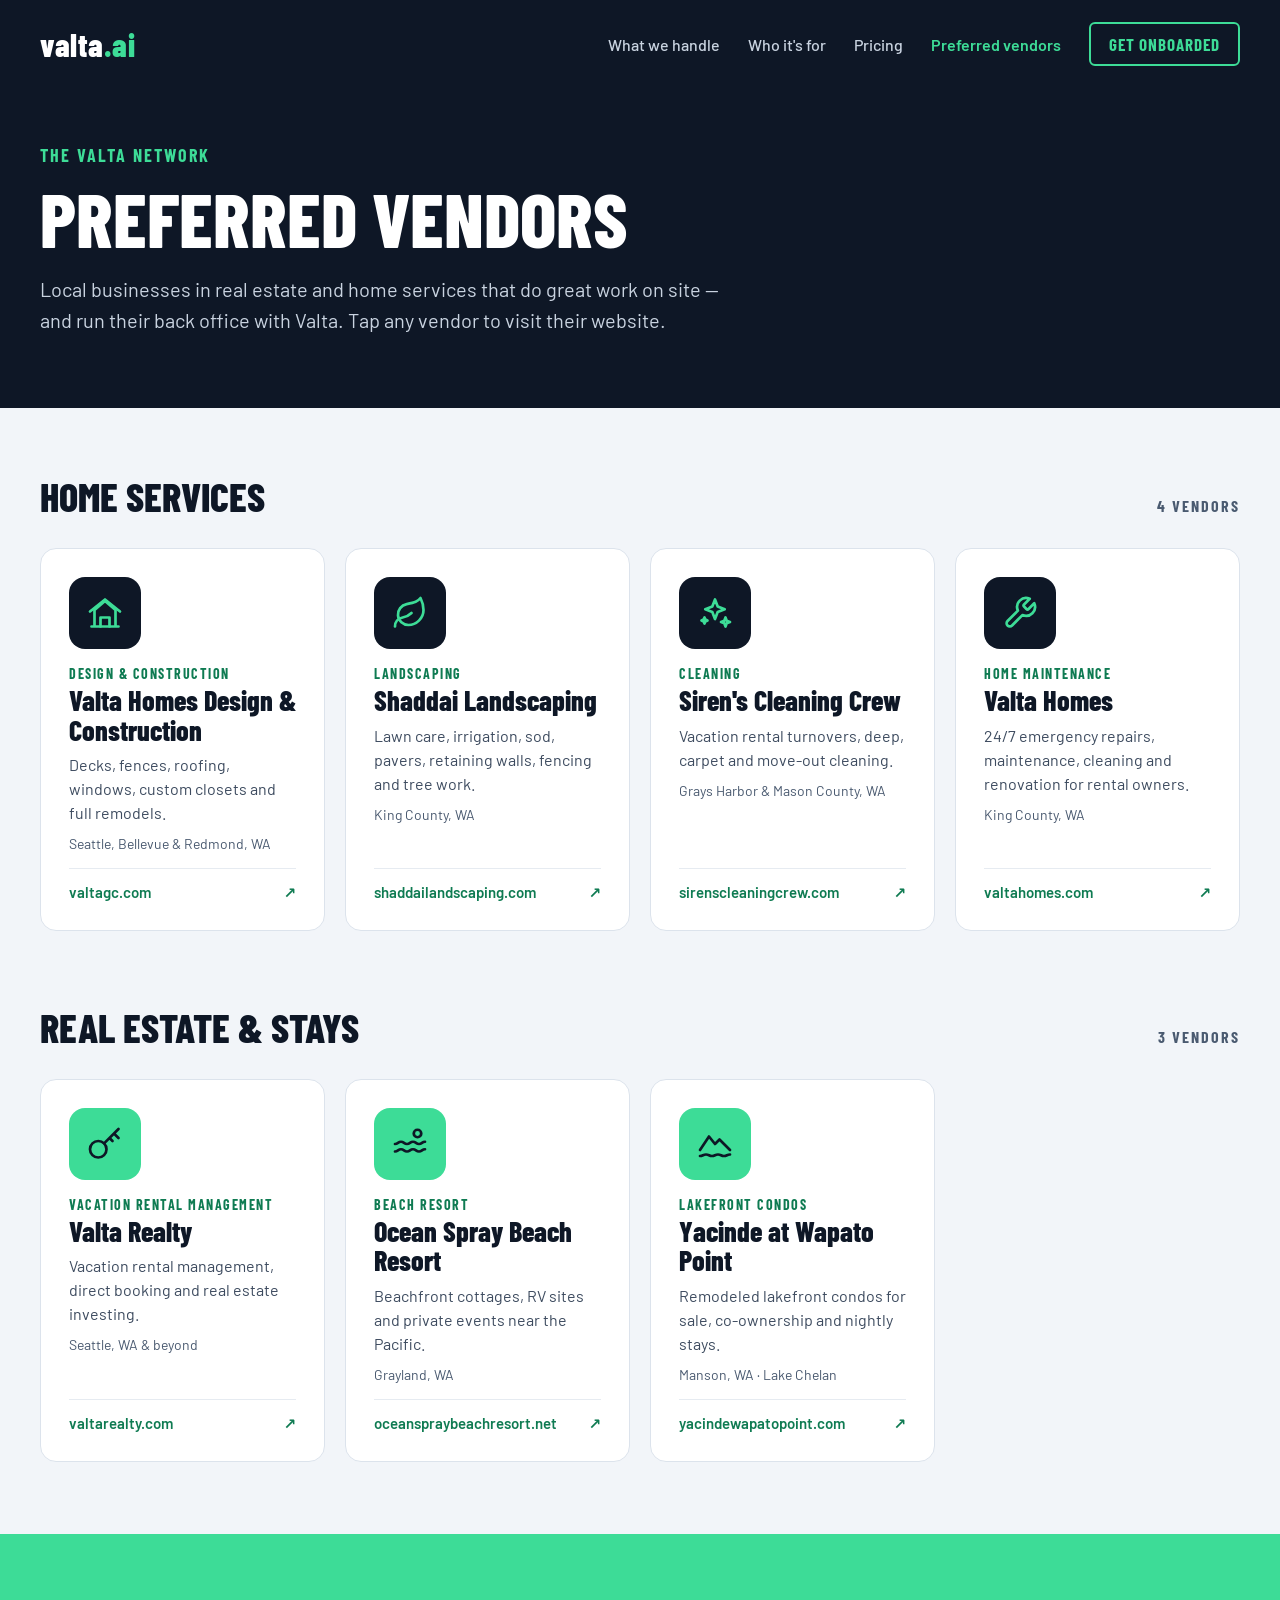
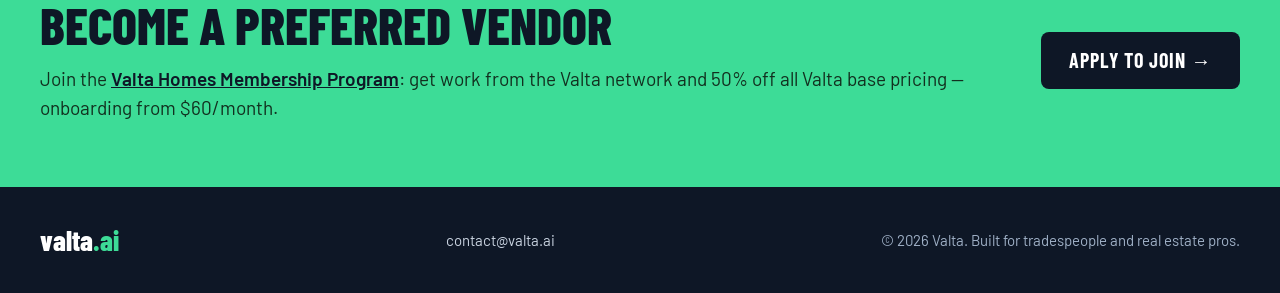
==== preferred-vendors.html @ 17d3f31d "valta.ai: static 2-page site from Jing's design, Brevo form hook, redirects" ====
<!DOCTYPE html><html lang="en"><head>
<meta name="viewport" content="width=device-width, initial-scale=1">
<meta name="description" content="Businesses that run on Valta: home services, real estate and stays in Washington.">
<link rel="canonical" href="https://valta.ai/preferred-vendors">
<meta property="og:type" content="website">
<meta property="og:site_name" content="valta.ai">
<meta property="og:title" content="valta.ai: Preferred vendors">
<meta property="og:description" content="Businesses that run on Valta: home services, real estate and stays in Washington.">
<meta property="og:url" content="https://valta.ai/preferred-vendors">
<link rel="icon" href="/favicon.svg" type="image/svg+xml">
<script>(function(w,d,s,l,i){w[l]=w[l]||[];w[l].push({'gtm.start':new Date().getTime(),event:'gtm.js'});var f=d.getElementsByTagName(s)[0],j=d.createElement(s),dl=l!='dataLayer'?'&l='+l:'';j.async=true;j.src='https://www.googletagmanager.com/gtm.js?id='+i+dl;f.parentNode.insertBefore(j,f);})(window,document,'script','dataLayer','GTM-PLZ36C9Q');</script>
<style>.sc-placeholder{background:color-mix(in srgb,currentColor 8%,transparent);border:1px solid color-mix(in srgb,currentColor 50%,transparent);border-radius:2px;box-sizing:border-box;overflow:hidden}@keyframes sc-shine{0%{background-position:100% 50%}100%{background-position:0% 50%}}html.sc-dc-streaming .sc-placeholder,html.sc-dc-streaming .sc-interp.sc-missing{position:relative;background:color-mix(in srgb,currentColor 5%,transparent);border-color:transparent}html.sc-dc-streaming .sc-placeholder::before,html.sc-dc-streaming .sc-interp.sc-missing::before{content:'';position:absolute;inset:0;pointer-events:none;background:linear-gradient(90deg,rgba(217,119,87,0) 25%,rgba(247,225,211,.95) 37%,rgba(217,119,87,0) 63%);background-size:400% 100%;animation:sc-shine 1.4s ease infinite}html.sc-dc-streaming .sc-placeholder:nth-child(n+9 of .sc-placeholder)::before,html.sc-dc-streaming .sc-interp.sc-missing:nth-child(n+9 of .sc-interp.sc-missing)::before{animation:none;background:color-mix(in srgb,currentColor 8%,transparent)}.sc-placeholder-error{padding:4px 8px;font:11px/1.4 ui-monospace,monospace;color:color-mix(in srgb,currentColor 70%,transparent);word-break:break-word}.sc-interp.sc-missing{display:inline-block;width:2em;height:1em;overflow:hidden;vertical-align:text-bottom;background:rgba(255,255,255,.3);border:1px solid rgba(0,0,0,.5);border-radius:2px;box-sizing:border-box;color:transparent;user-select:none}.sc-interp.sc-unresolved{font-family:ui-monospace,monospace;font-size:.85em;color:color-mix(in srgb,currentColor 50%,transparent);background:color-mix(in srgb,currentColor 10%,transparent);border-radius:3px;padding:0 3px}.sc-host.sc-has-error{position:relative}.sc-logic-error{position:absolute;top:8px;left:8px;z-index:2147483647;max-width:60ch;padding:6px 10px;background:#b00020;color:#fff;font:12px/1.4 ui-monospace,monospace;border-radius:4px;white-space:pre-wrap;pointer-events:none}@media print{@page{margin: 0.5cm;}figure,table{break-inside: avoid;}#dc-root,#dc-root > .sc-host{height: auto;}*,*::before,*::after{print-color-adjust: exact;-webkit-print-color-adjust: exact;backdrop-filter: none !important;-webkit-backdrop-filter: none !important;animation-delay: -99s !important;animation-duration: .001s !important;animation-iteration-count: 1 !important;animation-fill-mode: both !important;animation-play-state: running !important;transition-duration: 0s !important;}}</style>
<meta charset="utf-8">
<title>valta.ai: Preferred vendors</title>

<style>x-dc{display:none!important}</style><link rel="preconnect" href="https://fonts.googleapis.com"><style>/* vietnamese */
@font-face {
  font-family: 'Barlow';
  font-style: normal;
  font-weight: 400;
  font-display: swap;
  src: url(https://fonts.gstatic.com/s/barlow/v13/7cHpv4kjgoGqM7E_A8s52Hs.woff2) format('woff2');
  unicode-range: U+0102-0103, U+0110-0111, U+0128-0129, U+0168-0169, U+01A0-01A1, U+01AF-01B0, U+0300-0301, U+0303-0304, U+0308-0309, U+0323, U+0329, U+1EA0-1EF9, U+20AB;
}
/* latin-ext */
@font-face {
  font-family: 'Barlow';
  font-style: normal;
  font-weight: 400;
  font-display: swap;
  src: url(https://fonts.gstatic.com/s/barlow/v13/7cHpv4kjgoGqM7E_Ass52Hs.woff2) format('woff2');
  unicode-range: U+0100-02BA, U+02BD-02C5, U+02C7-02CC, U+02CE-02D7, U+02DD-02FF, U+0304, U+0308, U+0329, U+1D00-1DBF, U+1E00-1E9F, U+1EF2-1EFF, U+2020, U+20A0-20AB, U+20AD-20C4, U+2113, U+2C60-2C7F, U+A720-A7FF;
}
/* latin */
@font-face {
  font-family: 'Barlow';
  font-style: normal;
  font-weight: 400;
  font-display: swap;
  src: url("[data-uri]") format('woff2');
  unicode-range: U+0000-00FF, U+0131, U+0152-0153, U+02BB-02BC, U+02C6, U+02DA, U+02DC, U+0304, U+0308, U+0329, U+2000-206F, U+20AC, U+2122, U+2191, U+2193, U+2212, U+2215, U+FEFF, U+FFFD;
}
/* vietnamese */
@font-face {
  font-family: 'Barlow';
  font-style: normal;
  font-weight: 500;
  font-display: swap;
  src: url(https://fonts.gstatic.com/s/barlow/v13/7cHqv4kjgoGqM7E3_-gs6FospT4.woff2) format('woff2');
  unicode-range: U+0102-0103, U+0110-0111, U+0128-0129, U+0168-0169, U+01A0-01A1, U+01AF-01B0, U+0300-0301, U+0303-0304, U+0308-0309, U+0323, U+0329, U+1EA0-1EF9, U+20AB;
}
/* latin-ext */
@font-face {
  font-family: 'Barlow';
  font-style: normal;
  font-weight: 500;
  font-display: swap;
  src: url(https://fonts.gstatic.com/s/barlow/v13/7cHqv4kjgoGqM7E3_-gs6VospT4.woff2) format('woff2');
  unicode-range: U+0100-02BA, U+02BD-02C5, U+02C7-02CC, U+02CE-02D7, U+02DD-02FF, U+0304, U+0308, U+0329, U+1D00-1DBF, U+1E00-1E9F, U+1EF2-1EFF, U+2020, U+20A0-20AB, U+20AD-20C4, U+2113, U+2C60-2C7F, U+A720-A7FF;
}
/* latin */
@font-face {
  font-family: 'Barlow';
  font-style: normal;
  font-weight: 500;
  font-display: swap;
  src: url("[data-uri]") format('woff2');
  unicode-range: U+0000-00FF, U+0131, U+0152-0153, U+02BB-02BC, U+02C6, U+02DA, U+02DC, U+0304, U+0308, U+0329, U+2000-206F, U+20AC, U+2122, U+2191, U+2193, U+2212, U+2215, U+FEFF, U+FFFD;
}
/* vietnamese */
@font-face {
  font-family: 'Barlow';
  font-style: normal;
  font-weight: 600;
  font-display: swap;
  src: url(https://fonts.gstatic.com/s/barlow/v13/7cHqv4kjgoGqM7E30-8s6FospT4.woff2) format('woff2');
  unicode-range: U+0102-0103, U+0110-0111, U+0128-0129, U+0168-0169, U+01A0-01A1, U+01AF-01B0, U+0300-0301, U+0303-0304, U+0308-0309, U+0323, U+0329, U+1EA0-1EF9, U+20AB;
}
/* latin-ext */
@font-face {
  font-family: 'Barlow';
  font-style: normal;
  font-weight: 600;
  font-display: swap;
  src: url(https://fonts.gstatic.com/s/barlow/v13/7cHqv4kjgoGqM7E30-8s6VospT4.woff2) format('woff2');
  unicode-range: U+0100-02BA, U+02BD-02C5, U+02C7-02CC, U+02CE-02D7, U+02DD-02FF, U+0304, U+0308, U+0329, U+1D00-1DBF, U+1E00-1E9F, U+1EF2-1EFF, U+2020, U+20A0-20AB, U+20AD-20C4, U+2113, U+2C60-2C7F, U+A720-A7FF;
}
/* latin */
@font-face {
  font-family: 'Barlow';
  font-style: normal;
  font-weight: 600;
  font-display: swap;
  src: url("[data-uri]") format('woff2');
  unicode-range: U+0000-00FF, U+0131, U+0152-0153, U+02BB-02BC, U+02C6, U+02DA, U+02DC, U+0304, U+0308, U+0329, U+2000-206F, U+20AC, U+2122, U+2191, U+2193, U+2212, U+2215, U+FEFF, U+FFFD;
}
/* vietnamese */
@font-face {
  font-family: 'Barlow Condensed';
  font-style: normal;
  font-weight: 600;
  font-display: swap;
  src: url(https://fonts.gstatic.com/s/barlowcondensed/v13/HTxwL3I-JCGChYJ8VI-L6OO_au7B4873z3nWuZEC.woff2) format('woff2');
  unicode-range: U+0102-0103, U+0110-0111, U+0128-0129, U+0168-0169, U+01A0-01A1, U+01AF-01B0, U+0300-0301, U+0303-0304, U+0308-0309, U+0323, U+0329, U+1EA0-1EF9, U+20AB;
}
/* latin-ext */
@font-face {
  font-family: 'Barlow Condensed';
  font-style: normal;
  font-weight: 600;
  font-display: swap;
  src: url(https://fonts.gstatic.com/s/barlowcondensed/v13/HTxwL3I-JCGChYJ8VI-L6OO_au7B4873z3jWuZEC.woff2) format('woff2');
  unicode-range: U+0100-02BA, U+02BD-02C5, U+02C7-02CC, U+02CE-02D7, U+02DD-02FF, U+0304, U+0308, U+0329, U+1D00-1DBF, U+1E00-1E9F, U+1EF2-1EFF, U+2020, U+20A0-20AB, U+20AD-20C4, U+2113, U+2C60-2C7F, U+A720-A7FF;
}
/* latin */
@font-face {
  font-family: 'Barlow Condensed';
  font-style: normal;
  font-weight: 600;
  font-display: swap;
  src: url("[data-uri]") format('woff2');
  unicode-range: U+0000-00FF, U+0131, U+0152-0153, U+02BB-02BC, U+02C6, U+02DA, U+02DC, U+0304, U+0308, U+0329, U+2000-206F, U+20AC, U+2122, U+2191, U+2193, U+2212, U+2215, U+FEFF, U+FFFD;
}
/* vietnamese */
@font-face {
  font-family: 'Barlow Condensed';
  font-style: normal;
  font-weight: 700;
  font-display: swap;
  src: url(https://fonts.gstatic.com/s/barlowcondensed/v13/HTxwL3I-JCGChYJ8VI-L6OO_au7B46r2z3nWuZEC.woff2) format('woff2');
  unicode-range: U+0102-0103, U+0110-0111, U+0128-0129, U+0168-0169, U+01A0-01A1, U+01AF-01B0, U+0300-0301, U+0303-0304, U+0308-0309, U+0323, U+0329, U+1EA0-1EF9, U+20AB;
}
/* latin-ext */
@font-face {
  font-family: 'Barlow Condensed';
  font-style: normal;
  font-weight: 700;
  font-display: swap;
  src: url(https://fonts.gstatic.com/s/barlowcondensed/v13/HTxwL3I-JCGChYJ8VI-L6OO_au7B46r2z3jWuZEC.woff2) format('woff2');
  unicode-range: U+0100-02BA, U+02BD-02C5, U+02C7-02CC, U+02CE-02D7, U+02DD-02FF, U+0304, U+0308, U+0329, U+1D00-1DBF, U+1E00-1E9F, U+1EF2-1EFF, U+2020, U+20A0-20AB, U+20AD-20C4, U+2113, U+2C60-2C7F, U+A720-A7FF;
}
/* latin */
@font-face {
  font-family: 'Barlow Condensed';
  font-style: normal;
  font-weight: 700;
  font-display: swap;
  src: url("[data-uri]") format('woff2');
  unicode-range: U+0000-00FF, U+0131, U+0152-0153, U+02BB-02BC, U+02C6, U+02DA, U+02DC, U+0304, U+0308, U+0329, U+2000-206F, U+20AC, U+2122, U+2191, U+2193, U+2212, U+2215, U+FEFF, U+FFFD;
}
/* vietnamese */
@font-face {
  font-family: 'Barlow Condensed';
  font-style: normal;
  font-weight: 800;
  font-display: swap;
  src: url(https://fonts.gstatic.com/s/barlowcondensed/v13/HTxwL3I-JCGChYJ8VI-L6OO_au7B47b1z3nWuZEC.woff2) format('woff2');
  unicode-range: U+0102-0103, U+0110-0111, U+0128-0129, U+0168-0169, U+01A0-01A1, U+01AF-01B0, U+0300-0301, U+0303-0304, U+0308-0309, U+0323, U+0329, U+1EA0-1EF9, U+20AB;
}
/* latin-ext */
@font-face {
  font-family: 'Barlow Condensed';
  font-style: normal;
  font-weight: 800;
  font-display: swap;
  src: url(https://fonts.gstatic.com/s/barlowcondensed/v13/HTxwL3I-JCGChYJ8VI-L6OO_au7B47b1z3jWuZEC.woff2) format('woff2');
  unicode-range: U+0100-02BA, U+02BD-02C5, U+02C7-02CC, U+02CE-02D7, U+02DD-02FF, U+0304, U+0308, U+0329, U+1D00-1DBF, U+1E00-1E9F, U+1EF2-1EFF, U+2020, U+20A0-20AB, U+20AD-20C4, U+2113, U+2C60-2C7F, U+A720-A7FF;
}
/* latin */
@font-face {
  font-family: 'Barlow Condensed';
  font-style: normal;
  font-weight: 800;
  font-display: swap;
  src: url("[data-uri]") format('woff2');
  unicode-range: U+0000-00FF, U+0131, U+0152-0153, U+02BB-02BC, U+02C6, U+02DA, U+02DC, U+0304, U+0308, U+0329, U+2000-206F, U+20AC, U+2122, U+2191, U+2193, U+2212, U+2215, U+FEFF, U+FFFD;
}
</style><style>
body{margin:0;background:#0E1726}
a{color:#0F7B52}a:hover{color:#0A5C3D}
</style></head>
<body>
<noscript><iframe src="https://www.googletagmanager.com/ns.html?id=GTM-PLZ36C9Q" height="0" width="0" style="display:none;visibility:hidden"></iframe></noscript>
<div id="dc-root"><div class="sc-host" data-sc-name="30a03cad-e923-4e61-a349-ae62cbef4baa"><div style="font-family: Barlow, system-ui, sans-serif; color: rgb(14, 23, 38); background: rgb(242, 245, 249); width: 100%;"><header style="background: rgb(14, 23, 38); color: rgb(255, 255, 255);"><div style="max-width: 1200px; margin: 0px auto; padding: 22px 32px; display: flex; flex-wrap: wrap; align-items: center; justify-content: space-between; gap: 16px;"><a href="/" style="font-family: &quot;Barlow Condensed&quot;, sans-serif; font-weight: 800; font-size: 32px; color: rgb(255, 255, 255); text-decoration: none; letter-spacing: 0.5px;">valta<span style="color: rgb(61, 220, 151);">.ai</span></a><nav aria-label="Main" style="display: flex; flex-wrap: wrap; align-items: center; gap: 28px; font-size: 16px; font-weight: 500;"><a href="/#services" style="color: rgb(201, 211, 224); text-decoration: none;">What we handle</a><a href="/#who" style="color: rgb(201, 211, 224); text-decoration: none;">Who it's for</a><a href="/#pricing" style="color: rgb(201, 211, 224); text-decoration: none;">Pricing</a><a href="/preferred-vendors" aria-current="page" style="color: rgb(61, 220, 151); text-decoration: none; font-weight: 600;">Preferred vendors</a><a href="/#start" style="font-family: &quot;Barlow Condensed&quot;, sans-serif; font-weight: 700; font-size: 17px; letter-spacing: 1px; text-transform: uppercase; color: rgb(61, 220, 151); text-decoration: none; border: 2px solid rgb(61, 220, 151); border-radius: 6px; padding: 10px 18px;">Get onboarded</a></nav></div></header><section style="background: rgb(14, 23, 38); color: rgb(255, 255, 255);"><div style="max-width: 1200px; margin: 0px auto; padding: 56px 32px 72px;"><p style="margin: 0px 0px 16px; font-family: &quot;Barlow Condensed&quot;, sans-serif; font-weight: 700; font-size: 18px; letter-spacing: 2px; text-transform: uppercase; color: rgb(61, 220, 151);">The Valta network</p><h1 style="margin: 0px; font-family: &quot;Barlow Condensed&quot;, sans-serif; font-weight: 800; font-size: 76px; line-height: 0.95; text-transform: uppercase;">Preferred vendors</h1><p style="margin: 20px 0px 0px; font-size: 20px; line-height: 1.55; color: rgb(201, 211, 224); max-width: 680px;">Local businesses in real estate and home services that do great work on site — and run their back office with Valta. Tap any vendor to visit their website.</p></div></section><section><div style="max-width: 1200px; margin: 0px auto; padding: 64px 32px 24px;"><div style="display: flex; flex-wrap: wrap; align-items: baseline; justify-content: space-between; gap: 12px;"><h2 style="margin: 0px; font-family: &quot;Barlow Condensed&quot;, sans-serif; font-weight: 800; font-size: 40px; text-transform: uppercase;">Home services</h2><span style="font-family: &quot;Barlow Condensed&quot;, sans-serif; font-weight: 700; font-size: 16px; letter-spacing: 2px; text-transform: uppercase; color: rgb(74, 90, 112);">4 vendors</span></div><div style="margin-top: 28px; display: grid; grid-template-columns: repeat(auto-fill, minmax(260px, 1fr)); gap: 20px;"><a href="https://valtagc.com" target="_blank" rel="noopener" style="display: flex; flex-direction: column; gap: 16px; background: rgb(255, 255, 255); border: 1px solid rgb(220, 227, 236); border-radius: 16px; padding: 28px; text-decoration: none; color: rgb(14, 23, 38);"><div style="width: 72px; height: 72px; border-radius: 16px; background: rgb(14, 23, 38); color: rgb(61, 220, 151); display: flex; align-items: center; justify-content: center;"><svg width="36" height="36" viewBox="0 0 24 24" fill="none" stroke="currentColor" stroke-width="1.8" stroke-linecap="round" stroke-linejoin="round" aria-hidden="true"><path d="M3 21h18M5 21V10l7-6 7 6v11"></path><path d="M9 21v-6h6v6M2 11l10-8 10 8"></path></svg></div><div style="flex-grow: 1;"><p style="margin: 0px; font-family: &quot;Barlow Condensed&quot;, sans-serif; font-weight: 700; font-size: 14px; letter-spacing: 1.5px; text-transform: uppercase; color: rgb(15, 123, 82);">Design &amp; construction</p><h3 style="margin: 4px 0px 8px; font-family: &quot;Barlow Condensed&quot;, sans-serif; font-weight: 800; font-size: 28px; line-height: 1.05;">Valta Homes Design &amp; Construction</h3><p style="margin: 0px; font-size: 16px; line-height: 1.5; color: rgb(61, 75, 95);">Decks, fences, roofing, windows, custom closets and full remodels.</p><p style="margin: 10px 0px 0px; font-size: 14px; color: rgb(74, 90, 112);">Seattle, Bellevue &amp; Redmond, WA</p></div><span style="display: flex; align-items: center; justify-content: space-between; border-top: 1px solid rgb(230, 235, 241); padding-top: 14px; font-size: 15px; font-weight: 600; color: rgb(15, 123, 82);">valtagc.com <span aria-hidden="true">↗</span></span></a><a href="https://shaddailandscaping.com/" target="_blank" rel="noopener" style="display: flex; flex-direction: column; gap: 16px; background: rgb(255, 255, 255); border: 1px solid rgb(220, 227, 236); border-radius: 16px; padding: 28px; text-decoration: none; color: rgb(14, 23, 38);"><div style="width: 72px; height: 72px; border-radius: 16px; background: rgb(14, 23, 38); color: rgb(61, 220, 151); display: flex; align-items: center; justify-content: center;"><svg width="36" height="36" viewBox="0 0 24 24" fill="none" stroke="currentColor" stroke-width="1.8" stroke-linecap="round" stroke-linejoin="round" aria-hidden="true"><path d="M11 20A7 7 0 0 1 9.8 6.1C15.5 5 17 4.5 19 2c1 2 2 4.2 2 8 0 5.5-4.8 10-10 10z"></path><path d="M2 21c0-3 1.9-5.4 5.1-6C9.5 14.5 12 13 13 12"></path></svg></div><div style="flex-grow: 1;"><p style="margin: 0px; font-family: &quot;Barlow Condensed&quot;, sans-serif; font-weight: 700; font-size: 14px; letter-spacing: 1.5px; text-transform: uppercase; color: rgb(15, 123, 82);">Landscaping</p><h3 style="margin: 4px 0px 8px; font-family: &quot;Barlow Condensed&quot;, sans-serif; font-weight: 800; font-size: 28px; line-height: 1.05;">Shaddai Landscaping</h3><p style="margin: 0px; font-size: 16px; line-height: 1.5; color: rgb(61, 75, 95);">Lawn care, irrigation, sod, pavers, retaining walls, fencing and tree work.</p><p style="margin: 10px 0px 0px; font-size: 14px; color: rgb(74, 90, 112);">King County, WA</p></div><span style="display: flex; align-items: center; justify-content: space-between; border-top: 1px solid rgb(230, 235, 241); padding-top: 14px; font-size: 15px; font-weight: 600; color: rgb(15, 123, 82);">shaddailandscaping.com <span aria-hidden="true">↗</span></span></a><a href="https://www.sirenscleaningcrew.com/" target="_blank" rel="noopener" style="display: flex; flex-direction: column; gap: 16px; background: rgb(255, 255, 255); border: 1px solid rgb(220, 227, 236); border-radius: 16px; padding: 28px; text-decoration: none; color: rgb(14, 23, 38);"><div style="width: 72px; height: 72px; border-radius: 16px; background: rgb(14, 23, 38); color: rgb(61, 220, 151); display: flex; align-items: center; justify-content: center;"><svg width="36" height="36" viewBox="0 0 24 24" fill="none" stroke="currentColor" stroke-width="1.8" stroke-linecap="round" stroke-linejoin="round" aria-hidden="true"><path d="M12 3l1.8 4.7L18.5 9.5l-4.7 1.8L12 16l-1.8-4.7L5.5 9.5l4.7-1.8z"></path><path d="M19 15l.8 2.2L22 18l-2.2.8L19 21l-.8-2.2L16 18l2.2-.8zM5 15l.6 1.4L7 17l-1.4.6L5 19l-.6-1.4L3 17l1.4-.6z"></path></svg></div><div style="flex-grow: 1;"><p style="margin: 0px; font-family: &quot;Barlow Condensed&quot;, sans-serif; font-weight: 700; font-size: 14px; letter-spacing: 1.5px; text-transform: uppercase; color: rgb(15, 123, 82);">Cleaning</p><h3 style="margin: 4px 0px 8px; font-family: &quot;Barlow Condensed&quot;, sans-serif; font-weight: 800; font-size: 28px; line-height: 1.05;">Siren's Cleaning Crew</h3><p style="margin: 0px; font-size: 16px; line-height: 1.5; color: rgb(61, 75, 95);">Vacation rental turnovers, deep, carpet and move-out cleaning.</p><p style="margin: 10px 0px 0px; font-size: 14px; color: rgb(74, 90, 112);">Grays Harbor &amp; Mason County, WA</p></div><span style="display: flex; align-items: center; justify-content: space-between; border-top: 1px solid rgb(230, 235, 241); padding-top: 14px; font-size: 15px; font-weight: 600; color: rgb(15, 123, 82);">sirenscleaningcrew.com <span aria-hidden="true">↗</span></span></a><a href="https://valtahomes.com" target="_blank" rel="noopener" style="display: flex; flex-direction: column; gap: 16px; background: rgb(255, 255, 255); border: 1px solid rgb(220, 227, 236); border-radius: 16px; padding: 28px; text-decoration: none; color: rgb(14, 23, 38);"><div style="width: 72px; height: 72px; border-radius: 16px; background: rgb(14, 23, 38); color: rgb(61, 220, 151); display: flex; align-items: center; justify-content: center;"><svg width="36" height="36" viewBox="0 0 24 24" fill="none" stroke="currentColor" stroke-width="1.8" stroke-linecap="round" stroke-linejoin="round" aria-hidden="true"><path d="M14.7 6.3a1 1 0 0 0 0 1.4l1.6 1.6a1 1 0 0 0 1.4 0l3.8-3.8a6 6 0 0 1-7.9 7.9l-6.9 6.9a2.1 2.1 0 0 1-3-3l6.9-6.9a6 6 0 0 1 7.9-7.9z"></path></svg></div><div style="flex-grow: 1;"><p style="margin: 0px; font-family: &quot;Barlow Condensed&quot;, sans-serif; font-weight: 700; font-size: 14px; letter-spacing: 1.5px; text-transform: uppercase; color: rgb(15, 123, 82);">Home maintenance</p><h3 style="margin: 4px 0px 8px; font-family: &quot;Barlow Condensed&quot;, sans-serif; font-weight: 800; font-size: 28px; line-height: 1.05;">Valta Homes</h3><p style="margin: 0px; font-size: 16px; line-height: 1.5; color: rgb(61, 75, 95);">24/7 emergency repairs, maintenance, cleaning and renovation for rental owners.</p><p style="margin: 10px 0px 0px; font-size: 14px; color: rgb(74, 90, 112);">King County, WA</p></div><span style="display: flex; align-items: center; justify-content: space-between; border-top: 1px solid rgb(230, 235, 241); padding-top: 14px; font-size: 15px; font-weight: 600; color: rgb(15, 123, 82);">valtahomes.com <span aria-hidden="true">↗</span></span></a></div></div></section><section><div style="max-width: 1200px; margin: 0px auto; padding: 48px 32px 72px;"><div style="display: flex; flex-wrap: wrap; align-items: baseline; justify-content: space-between; gap: 12px;"><h2 style="margin: 0px; font-family: &quot;Barlow Condensed&quot;, sans-serif; font-weight: 800; font-size: 40px; text-transform: uppercase;">Real estate &amp; stays</h2><span style="font-family: &quot;Barlow Condensed&quot;, sans-serif; font-weight: 700; font-size: 16px; letter-spacing: 2px; text-transform: uppercase; color: rgb(74, 90, 112);">3 vendors</span></div><div style="margin-top: 28px; display: grid; grid-template-columns: repeat(auto-fill, minmax(260px, 1fr)); gap: 20px;"><a href="https://valtarealty.com" target="_blank" rel="noopener" style="display: flex; flex-direction: column; gap: 16px; background: rgb(255, 255, 255); border: 1px solid rgb(220, 227, 236); border-radius: 16px; padding: 28px; text-decoration: none; color: rgb(14, 23, 38);"><div style="width: 72px; height: 72px; border-radius: 16px; background: rgb(61, 220, 151); color: rgb(14, 23, 38); display: flex; align-items: center; justify-content: center;"><svg width="36" height="36" viewBox="0 0 24 24" fill="none" stroke="currentColor" stroke-width="1.8" stroke-linecap="round" stroke-linejoin="round" aria-hidden="true"><circle cx="7.5" cy="15.5" r="5.5"></circle><path d="M11.4 11.6L21 2M18 5l3 3M15 8l2 2"></path></svg></div><div style="flex-grow: 1;"><p style="margin: 0px; font-family: &quot;Barlow Condensed&quot;, sans-serif; font-weight: 700; font-size: 14px; letter-spacing: 1.5px; text-transform: uppercase; color: rgb(15, 123, 82);">Vacation rental management</p><h3 style="margin: 4px 0px 8px; font-family: &quot;Barlow Condensed&quot;, sans-serif; font-weight: 800; font-size: 28px; line-height: 1.05;">Valta Realty</h3><p style="margin: 0px; font-size: 16px; line-height: 1.5; color: rgb(61, 75, 95);">Vacation rental management, direct booking and real estate investing.</p><p style="margin: 10px 0px 0px; font-size: 14px; color: rgb(74, 90, 112);">Seattle, WA &amp; beyond</p></div><span style="display: flex; align-items: center; justify-content: space-between; border-top: 1px solid rgb(230, 235, 241); padding-top: 14px; font-size: 15px; font-weight: 600; color: rgb(15, 123, 82);">valtarealty.com <span aria-hidden="true">↗</span></span></a><a href="https://oceanspraybeachresort.net" target="_blank" rel="noopener" style="display: flex; flex-direction: column; gap: 16px; background: rgb(255, 255, 255); border: 1px solid rgb(220, 227, 236); border-radius: 16px; padding: 28px; text-decoration: none; color: rgb(14, 23, 38);"><div style="width: 72px; height: 72px; border-radius: 16px; background: rgb(61, 220, 151); color: rgb(14, 23, 38); display: flex; align-items: center; justify-content: center;"><svg width="36" height="36" viewBox="0 0 24 24" fill="none" stroke="currentColor" stroke-width="1.8" stroke-linecap="round" stroke-linejoin="round" aria-hidden="true"><path d="M2 12c2 0 2-1.5 4-1.5s2 1.5 4 1.5 2-1.5 4-1.5 2 1.5 4 1.5 2-1.5 4-1.5M2 17c2 0 2-1.5 4-1.5s2 1.5 4 1.5 2-1.5 4-1.5 2 1.5 4 1.5 2-1.5 4-1.5"></path><circle cx="17" cy="5" r="2.5"></circle></svg></div><div style="flex-grow: 1;"><p style="margin: 0px; font-family: &quot;Barlow Condensed&quot;, sans-serif; font-weight: 700; font-size: 14px; letter-spacing: 1.5px; text-transform: uppercase; color: rgb(15, 123, 82);">Beach resort</p><h3 style="margin: 4px 0px 8px; font-family: &quot;Barlow Condensed&quot;, sans-serif; font-weight: 800; font-size: 28px; line-height: 1.05;">Ocean Spray Beach Resort</h3><p style="margin: 0px; font-size: 16px; line-height: 1.5; color: rgb(61, 75, 95);">Beachfront cottages, RV sites and private events near the Pacific.</p><p style="margin: 10px 0px 0px; font-size: 14px; color: rgb(74, 90, 112);">Grayland, WA</p></div><span style="display: flex; align-items: center; justify-content: space-between; border-top: 1px solid rgb(230, 235, 241); padding-top: 14px; font-size: 15px; font-weight: 600; color: rgb(15, 123, 82);">oceanspraybeachresort.net <span aria-hidden="true">↗</span></span></a><a href="https://www.yacindewapatopoint.com/" target="_blank" rel="noopener" style="display: flex; flex-direction: column; gap: 16px; background: rgb(255, 255, 255); border: 1px solid rgb(220, 227, 236); border-radius: 16px; padding: 28px; text-decoration: none; color: rgb(14, 23, 38);"><div style="width: 72px; height: 72px; border-radius: 16px; background: rgb(61, 220, 151); color: rgb(14, 23, 38); display: flex; align-items: center; justify-content: center;"><svg width="36" height="36" viewBox="0 0 24 24" fill="none" stroke="currentColor" stroke-width="1.8" stroke-linecap="round" stroke-linejoin="round" aria-hidden="true"><path d="M2 16l6-9 4 5 3-3 7 7"></path><path d="M2 20c2 0 2-1 4-1s2 1 4 1 2-1 4-1 2 1 4 1 2-1 4-1"></path></svg></div><div style="flex-grow: 1;"><p style="margin: 0px; font-family: &quot;Barlow Condensed&quot;, sans-serif; font-weight: 700; font-size: 14px; letter-spacing: 1.5px; text-transform: uppercase; color: rgb(15, 123, 82);">Lakefront condos</p><h3 style="margin: 4px 0px 8px; font-family: &quot;Barlow Condensed&quot;, sans-serif; font-weight: 800; font-size: 28px; line-height: 1.05;">Yacinde at Wapato Point</h3><p style="margin: 0px; font-size: 16px; line-height: 1.5; color: rgb(61, 75, 95);">Remodeled lakefront condos for sale, co-ownership and nightly stays.</p><p style="margin: 10px 0px 0px; font-size: 14px; color: rgb(74, 90, 112);">Manson, WA · Lake Chelan</p></div><span style="display: flex; align-items: center; justify-content: space-between; border-top: 1px solid rgb(230, 235, 241); padding-top: 14px; font-size: 15px; font-weight: 600; color: rgb(15, 123, 82);">yacindewapatopoint.com <span aria-hidden="true">↗</span></span></a></div></div></section><section style="background: rgb(61, 220, 151);"><div style="max-width: 1200px; margin: 0px auto; padding: 64px 32px; display: flex; flex-wrap: wrap; gap: 28px; align-items: center; justify-content: space-between;"><div style="flex: 1 1 560px; min-width: 0px;"><h2 style="margin: 0px; font-family: &quot;Barlow Condensed&quot;, sans-serif; font-weight: 800; font-size: 52px; line-height: 1; text-transform: uppercase;">Become a preferred vendor</h2><p style="margin: 14px 0px 0px; font-size: 19px; line-height: 1.55; color: rgb(18, 48, 31);">Join the <a href="https://valtahomes.com/membership" target="_blank" rel="noopener" style="color: rgb(14, 23, 38); font-weight: 600; text-decoration: underline;">Valta Homes Membership Program</a>: get work from the Valta network and 50% off all Valta base pricing — onboarding from $60/month.</p></div><a href="/#start" style="font-family: &quot;Barlow Condensed&quot;, sans-serif; font-weight: 700; font-size: 20px; letter-spacing: 1px; text-transform: uppercase; background: rgb(14, 23, 38); color: rgb(255, 255, 255); text-decoration: none; border-radius: 8px; padding: 16px 28px;">Apply to join →</a></div></section><footer style="background: rgb(14, 23, 38); color: rgb(159, 176, 198);"><div style="max-width: 1200px; margin: 0px auto; padding: 36px 32px; display: flex; flex-wrap: wrap; gap: 20px; align-items: center; justify-content: space-between; font-size: 15px;"><a href="/" style="font-family: &quot;Barlow Condensed&quot;, sans-serif; font-weight: 800; font-size: 28px; color: rgb(255, 255, 255); text-decoration: none;">valta<span style="color: rgb(61, 220, 151);">.ai</span></a><a href="mailto:contact@valta.ai" style="color: rgb(201, 211, 224); text-decoration: none;">contact@valta.ai</a><span>© 2026 Valta. Built for tradespeople and real estate pros.</span></div></footer></div></div></div>



</body></html>
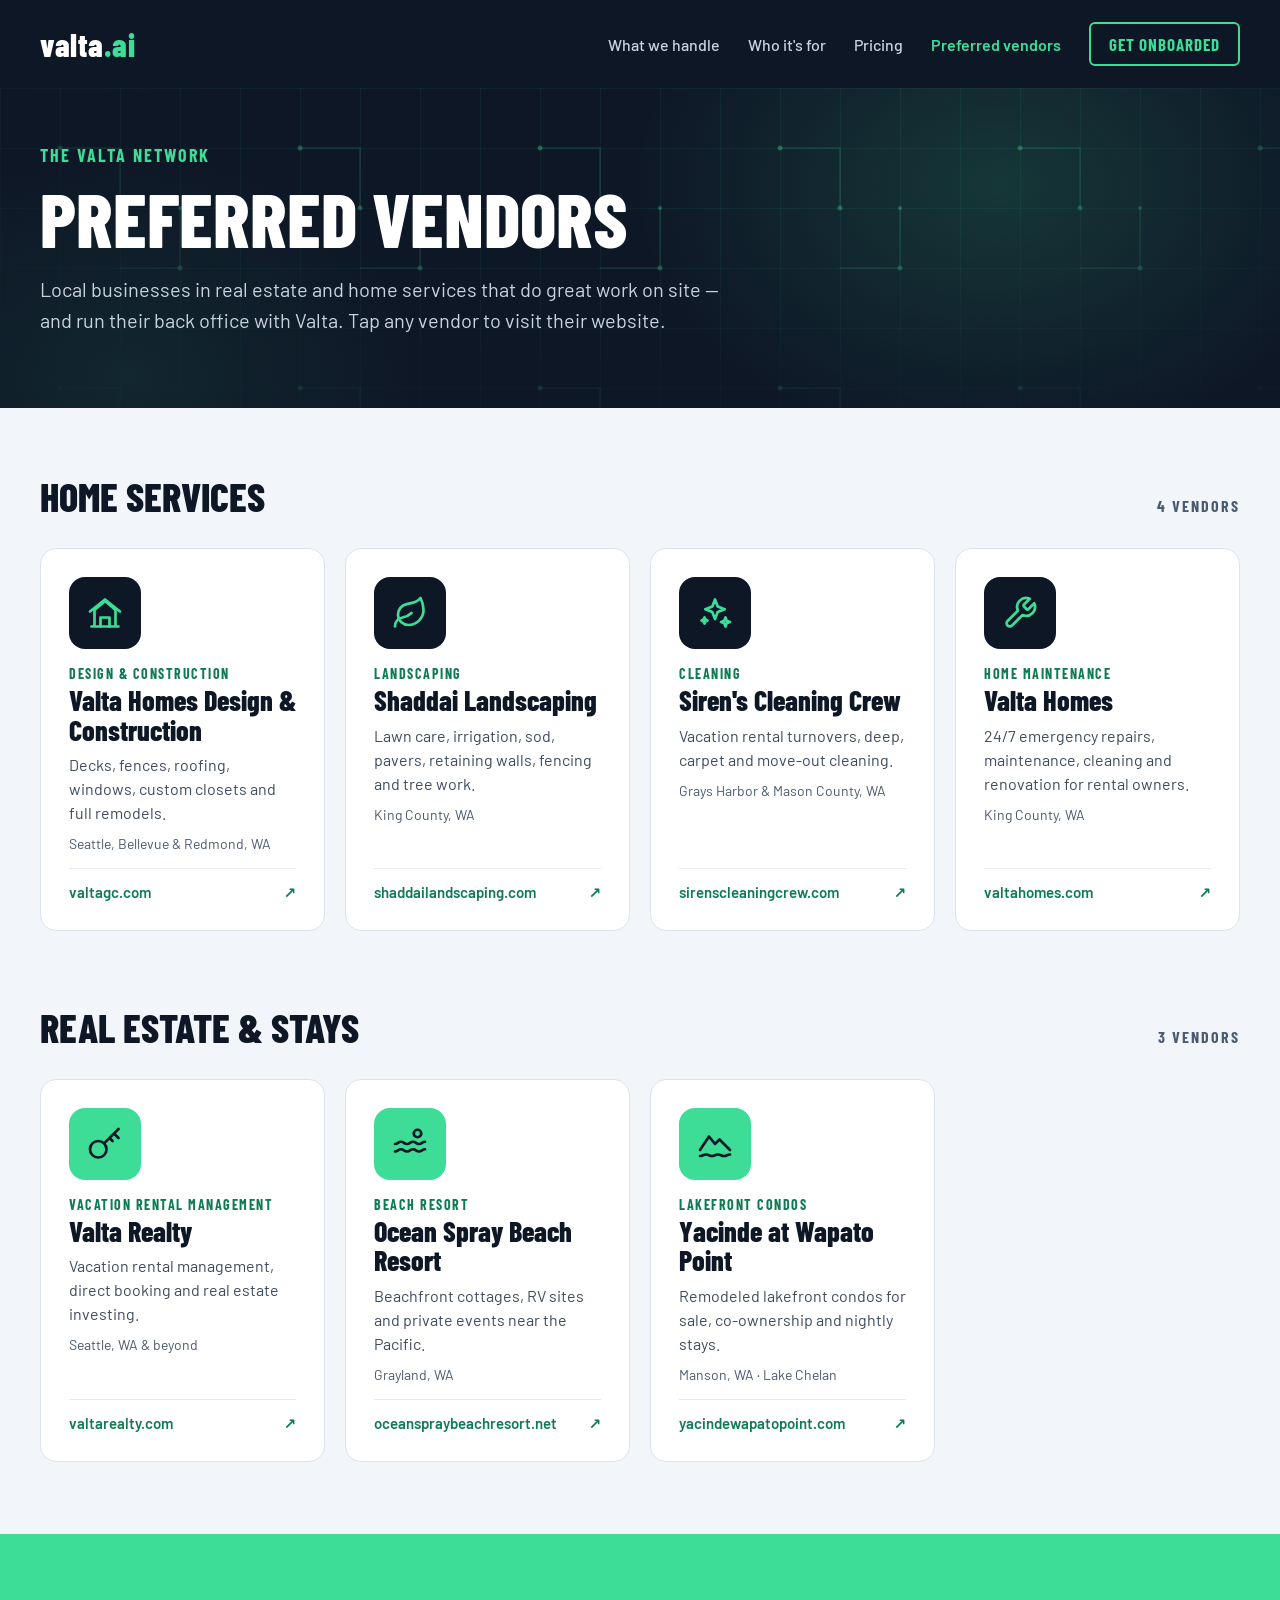
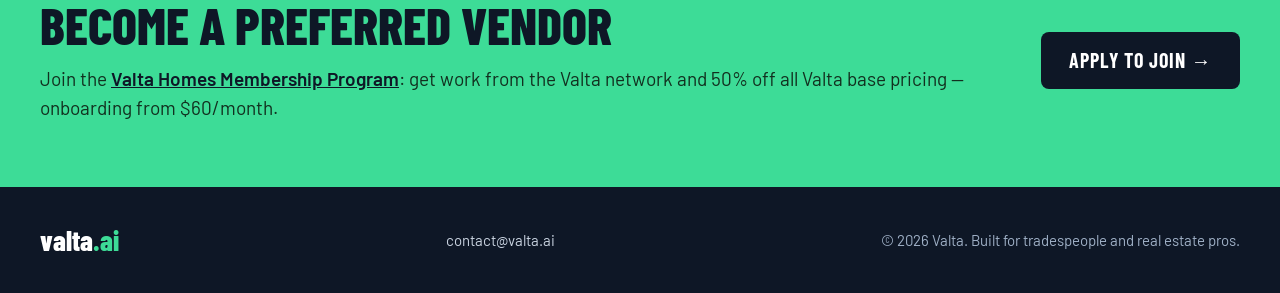
==== commit 4d6cc3a3: "Motion layer for Alex's request: animated hero background, entrance, hover, scroll reveal (local bra" ====
--- a/preferred-vendors.html
+++ b/preferred-vendors.html
@@ -1,12 +1,12 @@
 <!DOCTYPE html><html lang="en"><head>
 <meta name="viewport" content="width=device-width, initial-scale=1">
 <meta name="description" content="Businesses that run on Valta: home services, real estate and stays in Washington.">
-<link rel="canonical" href="https://valta.ai/preferred-vendors">
+<link rel="canonical" href="https://www.valta.ai/preferred-vendors">
 <meta property="og:type" content="website">
 <meta property="og:site_name" content="valta.ai">
 <meta property="og:title" content="valta.ai: Preferred vendors">
 <meta property="og:description" content="Businesses that run on Valta: home services, real estate and stays in Washington.">
-<meta property="og:url" content="https://valta.ai/preferred-vendors">
+<meta property="og:url" content="https://www.valta.ai/preferred-vendors">
 <link rel="icon" href="/favicon.svg" type="image/svg+xml">
 <script>(function(w,d,s,l,i){w[l]=w[l]||[];w[l].push({'gtm.start':new Date().getTime(),event:'gtm.js'});var f=d.getElementsByTagName(s)[0],j=d.createElement(s),dl=l!='dataLayer'?'&l='+l:'';j.async=true;j.src='https://www.googletagmanager.com/gtm.js?id='+i+dl;f.parentNode.insertBefore(j,f);})(window,document,'script','dataLayer','GTM-PLZ36C9Q');</script>
 <style>.sc-placeholder{background:color-mix(in srgb,currentColor 8%,transparent);border:1px solid color-mix(in srgb,currentColor 50%,transparent);border-radius:2px;box-sizing:border-box;overflow:hidden}@keyframes sc-shine{0%{background-position:100% 50%}100%{background-position:0% 50%}}html.sc-dc-streaming .sc-placeholder,html.sc-dc-streaming .sc-interp.sc-missing{position:relative;background:color-mix(in srgb,currentColor 5%,transparent);border-color:transparent}html.sc-dc-streaming .sc-placeholder::before,html.sc-dc-streaming .sc-interp.sc-missing::before{content:'';position:absolute;inset:0;pointer-events:none;background:linear-gradient(90deg,rgba(217,119,87,0) 25%,rgba(247,225,211,.95) 37%,rgba(217,119,87,0) 63%);background-size:400% 100%;animation:sc-shine 1.4s ease infinite}html.sc-dc-streaming .sc-placeholder:nth-child(n+9 of .sc-placeholder)::before,html.sc-dc-streaming .sc-interp.sc-missing:nth-child(n+9 of .sc-interp.sc-missing)::before{animation:none;background:color-mix(in srgb,currentColor 8%,transparent)}.sc-placeholder-error{padding:4px 8px;font:11px/1.4 ui-monospace,monospace;color:color-mix(in srgb,currentColor 70%,transparent);word-break:break-word}.sc-interp.sc-missing{display:inline-block;width:2em;height:1em;overflow:hidden;vertical-align:text-bottom;background:rgba(255,255,255,.3);border:1px solid rgba(0,0,0,.5);border-radius:2px;box-sizing:border-box;color:transparent;user-select:none}.sc-interp.sc-unresolved{font-family:ui-monospace,monospace;font-size:.85em;color:color-mix(in srgb,currentColor 50%,transparent);background:color-mix(in srgb,currentColor 10%,transparent);border-radius:3px;padding:0 3px}.sc-host.sc-has-error{position:relative}.sc-logic-error{position:absolute;top:8px;left:8px;z-index:2147483647;max-width:60ch;padding:6px 10px;background:#b00020;color:#fff;font:12px/1.4 ui-monospace,monospace;border-radius:4px;white-space:pre-wrap;pointer-events:none}@media print{@page{margin: 0.5cm;}figure,table{break-inside: avoid;}#dc-root,#dc-root > .sc-host{height: auto;}*,*::before,*::after{print-color-adjust: exact;-webkit-print-color-adjust: exact;backdrop-filter: none !important;-webkit-backdrop-filter: none !important;animation-delay: -99s !important;animation-duration: .001s !important;animation-iteration-count: 1 !important;animation-fill-mode: both !important;animation-play-state: running !important;transition-duration: 0s !important;}}</style>
@@ -178,11 +178,13 @@
 </style><style>
 body{margin:0;background:#0E1726}
 a{color:#0F7B52}a:hover{color:#0A5C3D}
-</style></head>
+</style><link rel="stylesheet" href="/motion.css">
+</head>
 <body>
 <noscript><iframe src="https://www.googletagmanager.com/ns.html?id=GTM-PLZ36C9Q" height="0" width="0" style="display:none;visibility:hidden"></iframe></noscript>
 <div id="dc-root"><div class="sc-host" data-sc-name="30a03cad-e923-4e61-a349-ae62cbef4baa"><div style="font-family: Barlow, system-ui, sans-serif; color: rgb(14, 23, 38); background: rgb(242, 245, 249); width: 100%;"><header style="background: rgb(14, 23, 38); color: rgb(255, 255, 255);"><div style="max-width: 1200px; margin: 0px auto; padding: 22px 32px; display: flex; flex-wrap: wrap; align-items: center; justify-content: space-between; gap: 16px;"><a href="/" style="font-family: &quot;Barlow Condensed&quot;, sans-serif; font-weight: 800; font-size: 32px; color: rgb(255, 255, 255); text-decoration: none; letter-spacing: 0.5px;">valta<span style="color: rgb(61, 220, 151);">.ai</span></a><nav aria-label="Main" style="display: flex; flex-wrap: wrap; align-items: center; gap: 28px; font-size: 16px; font-weight: 500;"><a href="/#services" style="color: rgb(201, 211, 224); text-decoration: none;">What we handle</a><a href="/#who" style="color: rgb(201, 211, 224); text-decoration: none;">Who it's for</a><a href="/#pricing" style="color: rgb(201, 211, 224); text-decoration: none;">Pricing</a><a href="/preferred-vendors" aria-current="page" style="color: rgb(61, 220, 151); text-decoration: none; font-weight: 600;">Preferred vendors</a><a href="/#start" style="font-family: &quot;Barlow Condensed&quot;, sans-serif; font-weight: 700; font-size: 17px; letter-spacing: 1px; text-transform: uppercase; color: rgb(61, 220, 151); text-decoration: none; border: 2px solid rgb(61, 220, 151); border-radius: 6px; padding: 10px 18px;">Get onboarded</a></nav></div></header><section style="background: rgb(14, 23, 38); color: rgb(255, 255, 255);"><div style="max-width: 1200px; margin: 0px auto; padding: 56px 32px 72px;"><p style="margin: 0px 0px 16px; font-family: &quot;Barlow Condensed&quot;, sans-serif; font-weight: 700; font-size: 18px; letter-spacing: 2px; text-transform: uppercase; color: rgb(61, 220, 151);">The Valta network</p><h1 style="margin: 0px; font-family: &quot;Barlow Condensed&quot;, sans-serif; font-weight: 800; font-size: 76px; line-height: 0.95; text-transform: uppercase;">Preferred vendors</h1><p style="margin: 20px 0px 0px; font-size: 20px; line-height: 1.55; color: rgb(201, 211, 224); max-width: 680px;">Local businesses in real estate and home services that do great work on site — and run their back office with Valta. Tap any vendor to visit their website.</p></div></section><section><div style="max-width: 1200px; margin: 0px auto; padding: 64px 32px 24px;"><div style="display: flex; flex-wrap: wrap; align-items: baseline; justify-content: space-between; gap: 12px;"><h2 style="margin: 0px; font-family: &quot;Barlow Condensed&quot;, sans-serif; font-weight: 800; font-size: 40px; text-transform: uppercase;">Home services</h2><span style="font-family: &quot;Barlow Condensed&quot;, sans-serif; font-weight: 700; font-size: 16px; letter-spacing: 2px; text-transform: uppercase; color: rgb(74, 90, 112);">4 vendors</span></div><div style="margin-top: 28px; display: grid; grid-template-columns: repeat(auto-fill, minmax(260px, 1fr)); gap: 20px;"><a href="https://valtagc.com" target="_blank" rel="noopener" style="display: flex; flex-direction: column; gap: 16px; background: rgb(255, 255, 255); border: 1px solid rgb(220, 227, 236); border-radius: 16px; padding: 28px; text-decoration: none; color: rgb(14, 23, 38);"><div style="width: 72px; height: 72px; border-radius: 16px; background: rgb(14, 23, 38); color: rgb(61, 220, 151); display: flex; align-items: center; justify-content: center;"><svg width="36" height="36" viewBox="0 0 24 24" fill="none" stroke="currentColor" stroke-width="1.8" stroke-linecap="round" stroke-linejoin="round" aria-hidden="true"><path d="M3 21h18M5 21V10l7-6 7 6v11"></path><path d="M9 21v-6h6v6M2 11l10-8 10 8"></path></svg></div><div style="flex-grow: 1;"><p style="margin: 0px; font-family: &quot;Barlow Condensed&quot;, sans-serif; font-weight: 700; font-size: 14px; letter-spacing: 1.5px; text-transform: uppercase; color: rgb(15, 123, 82);">Design &amp; construction</p><h3 style="margin: 4px 0px 8px; font-family: &quot;Barlow Condensed&quot;, sans-serif; font-weight: 800; font-size: 28px; line-height: 1.05;">Valta Homes Design &amp; Construction</h3><p style="margin: 0px; font-size: 16px; line-height: 1.5; color: rgb(61, 75, 95);">Decks, fences, roofing, windows, custom closets and full remodels.</p><p style="margin: 10px 0px 0px; font-size: 14px; color: rgb(74, 90, 112);">Seattle, Bellevue &amp; Redmond, WA</p></div><span style="display: flex; align-items: center; justify-content: space-between; border-top: 1px solid rgb(230, 235, 241); padding-top: 14px; font-size: 15px; font-weight: 600; color: rgb(15, 123, 82);">valtagc.com <span aria-hidden="true">↗</span></span></a><a href="https://shaddailandscaping.com/" target="_blank" rel="noopener" style="display: flex; flex-direction: column; gap: 16px; background: rgb(255, 255, 255); border: 1px solid rgb(220, 227, 236); border-radius: 16px; padding: 28px; text-decoration: none; color: rgb(14, 23, 38);"><div style="width: 72px; height: 72px; border-radius: 16px; background: rgb(14, 23, 38); color: rgb(61, 220, 151); display: flex; align-items: center; justify-content: center;"><svg width="36" height="36" viewBox="0 0 24 24" fill="none" stroke="currentColor" stroke-width="1.8" stroke-linecap="round" stroke-linejoin="round" aria-hidden="true"><path d="M11 20A7 7 0 0 1 9.8 6.1C15.5 5 17 4.5 19 2c1 2 2 4.2 2 8 0 5.5-4.8 10-10 10z"></path><path d="M2 21c0-3 1.9-5.4 5.1-6C9.5 14.5 12 13 13 12"></path></svg></div><div style="flex-grow: 1;"><p style="margin: 0px; font-family: &quot;Barlow Condensed&quot;, sans-serif; font-weight: 700; font-size: 14px; letter-spacing: 1.5px; text-transform: uppercase; color: rgb(15, 123, 82);">Landscaping</p><h3 style="margin: 4px 0px 8px; font-family: &quot;Barlow Condensed&quot;, sans-serif; font-weight: 800; font-size: 28px; line-height: 1.05;">Shaddai Landscaping</h3><p style="margin: 0px; font-size: 16px; line-height: 1.5; color: rgb(61, 75, 95);">Lawn care, irrigation, sod, pavers, retaining walls, fencing and tree work.</p><p style="margin: 10px 0px 0px; font-size: 14px; color: rgb(74, 90, 112);">King County, WA</p></div><span style="display: flex; align-items: center; justify-content: space-between; border-top: 1px solid rgb(230, 235, 241); padding-top: 14px; font-size: 15px; font-weight: 600; color: rgb(15, 123, 82);">shaddailandscaping.com <span aria-hidden="true">↗</span></span></a><a href="https://www.sirenscleaningcrew.com/" target="_blank" rel="noopener" style="display: flex; flex-direction: column; gap: 16px; background: rgb(255, 255, 255); border: 1px solid rgb(220, 227, 236); border-radius: 16px; padding: 28px; text-decoration: none; color: rgb(14, 23, 38);"><div style="width: 72px; height: 72px; border-radius: 16px; background: rgb(14, 23, 38); color: rgb(61, 220, 151); display: flex; align-items: center; justify-content: center;"><svg width="36" height="36" viewBox="0 0 24 24" fill="none" stroke="currentColor" stroke-width="1.8" stroke-linecap="round" stroke-linejoin="round" aria-hidden="true"><path d="M12 3l1.8 4.7L18.5 9.5l-4.7 1.8L12 16l-1.8-4.7L5.5 9.5l4.7-1.8z"></path><path d="M19 15l.8 2.2L22 18l-2.2.8L19 21l-.8-2.2L16 18l2.2-.8zM5 15l.6 1.4L7 17l-1.4.6L5 19l-.6-1.4L3 17l1.4-.6z"></path></svg></div><div style="flex-grow: 1;"><p style="margin: 0px; font-family: &quot;Barlow Condensed&quot;, sans-serif; font-weight: 700; font-size: 14px; letter-spacing: 1.5px; text-transform: uppercase; color: rgb(15, 123, 82);">Cleaning</p><h3 style="margin: 4px 0px 8px; font-family: &quot;Barlow Condensed&quot;, sans-serif; font-weight: 800; font-size: 28px; line-height: 1.05;">Siren's Cleaning Crew</h3><p style="margin: 0px; font-size: 16px; line-height: 1.5; color: rgb(61, 75, 95);">Vacation rental turnovers, deep, carpet and move-out cleaning.</p><p style="margin: 10px 0px 0px; font-size: 14px; color: rgb(74, 90, 112);">Grays Harbor &amp; Mason County, WA</p></div><span style="display: flex; align-items: center; justify-content: space-between; border-top: 1px solid rgb(230, 235, 241); padding-top: 14px; font-size: 15px; font-weight: 600; color: rgb(15, 123, 82);">sirenscleaningcrew.com <span aria-hidden="true">↗</span></span></a><a href="https://valtahomes.com" target="_blank" rel="noopener" style="display: flex; flex-direction: column; gap: 16px; background: rgb(255, 255, 255); border: 1px solid rgb(220, 227, 236); border-radius: 16px; padding: 28px; text-decoration: none; color: rgb(14, 23, 38);"><div style="width: 72px; height: 72px; border-radius: 16px; background: rgb(14, 23, 38); color: rgb(61, 220, 151); display: flex; align-items: center; justify-content: center;"><svg width="36" height="36" viewBox="0 0 24 24" fill="none" stroke="currentColor" stroke-width="1.8" stroke-linecap="round" stroke-linejoin="round" aria-hidden="true"><path d="M14.7 6.3a1 1 0 0 0 0 1.4l1.6 1.6a1 1 0 0 0 1.4 0l3.8-3.8a6 6 0 0 1-7.9 7.9l-6.9 6.9a2.1 2.1 0 0 1-3-3l6.9-6.9a6 6 0 0 1 7.9-7.9z"></path></svg></div><div style="flex-grow: 1;"><p style="margin: 0px; font-family: &quot;Barlow Condensed&quot;, sans-serif; font-weight: 700; font-size: 14px; letter-spacing: 1.5px; text-transform: uppercase; color: rgb(15, 123, 82);">Home maintenance</p><h3 style="margin: 4px 0px 8px; font-family: &quot;Barlow Condensed&quot;, sans-serif; font-weight: 800; font-size: 28px; line-height: 1.05;">Valta Homes</h3><p style="margin: 0px; font-size: 16px; line-height: 1.5; color: rgb(61, 75, 95);">24/7 emergency repairs, maintenance, cleaning and renovation for rental owners.</p><p style="margin: 10px 0px 0px; font-size: 14px; color: rgb(74, 90, 112);">King County, WA</p></div><span style="display: flex; align-items: center; justify-content: space-between; border-top: 1px solid rgb(230, 235, 241); padding-top: 14px; font-size: 15px; font-weight: 600; color: rgb(15, 123, 82);">valtahomes.com <span aria-hidden="true">↗</span></span></a></div></div></section><section><div style="max-width: 1200px; margin: 0px auto; padding: 48px 32px 72px;"><div style="display: flex; flex-wrap: wrap; align-items: baseline; justify-content: space-between; gap: 12px;"><h2 style="margin: 0px; font-family: &quot;Barlow Condensed&quot;, sans-serif; font-weight: 800; font-size: 40px; text-transform: uppercase;">Real estate &amp; stays</h2><span style="font-family: &quot;Barlow Condensed&quot;, sans-serif; font-weight: 700; font-size: 16px; letter-spacing: 2px; text-transform: uppercase; color: rgb(74, 90, 112);">3 vendors</span></div><div style="margin-top: 28px; display: grid; grid-template-columns: repeat(auto-fill, minmax(260px, 1fr)); gap: 20px;"><a href="https://valtarealty.com" target="_blank" rel="noopener" style="display: flex; flex-direction: column; gap: 16px; background: rgb(255, 255, 255); border: 1px solid rgb(220, 227, 236); border-radius: 16px; padding: 28px; text-decoration: none; color: rgb(14, 23, 38);"><div style="width: 72px; height: 72px; border-radius: 16px; background: rgb(61, 220, 151); color: rgb(14, 23, 38); display: flex; align-items: center; justify-content: center;"><svg width="36" height="36" viewBox="0 0 24 24" fill="none" stroke="currentColor" stroke-width="1.8" stroke-linecap="round" stroke-linejoin="round" aria-hidden="true"><circle cx="7.5" cy="15.5" r="5.5"></circle><path d="M11.4 11.6L21 2M18 5l3 3M15 8l2 2"></path></svg></div><div style="flex-grow: 1;"><p style="margin: 0px; font-family: &quot;Barlow Condensed&quot;, sans-serif; font-weight: 700; font-size: 14px; letter-spacing: 1.5px; text-transform: uppercase; color: rgb(15, 123, 82);">Vacation rental management</p><h3 style="margin: 4px 0px 8px; font-family: &quot;Barlow Condensed&quot;, sans-serif; font-weight: 800; font-size: 28px; line-height: 1.05;">Valta Realty</h3><p style="margin: 0px; font-size: 16px; line-height: 1.5; color: rgb(61, 75, 95);">Vacation rental management, direct booking and real estate investing.</p><p style="margin: 10px 0px 0px; font-size: 14px; color: rgb(74, 90, 112);">Seattle, WA &amp; beyond</p></div><span style="display: flex; align-items: center; justify-content: space-between; border-top: 1px solid rgb(230, 235, 241); padding-top: 14px; font-size: 15px; font-weight: 600; color: rgb(15, 123, 82);">valtarealty.com <span aria-hidden="true">↗</span></span></a><a href="https://oceanspraybeachresort.net" target="_blank" rel="noopener" style="display: flex; flex-direction: column; gap: 16px; background: rgb(255, 255, 255); border: 1px solid rgb(220, 227, 236); border-radius: 16px; padding: 28px; text-decoration: none; color: rgb(14, 23, 38);"><div style="width: 72px; height: 72px; border-radius: 16px; background: rgb(61, 220, 151); color: rgb(14, 23, 38); display: flex; align-items: center; justify-content: center;"><svg width="36" height="36" viewBox="0 0 24 24" fill="none" stroke="currentColor" stroke-width="1.8" stroke-linecap="round" stroke-linejoin="round" aria-hidden="true"><path d="M2 12c2 0 2-1.5 4-1.5s2 1.5 4 1.5 2-1.5 4-1.5 2 1.5 4 1.5 2-1.5 4-1.5M2 17c2 0 2-1.5 4-1.5s2 1.5 4 1.5 2-1.5 4-1.5 2 1.5 4 1.5 2-1.5 4-1.5"></path><circle cx="17" cy="5" r="2.5"></circle></svg></div><div style="flex-grow: 1;"><p style="margin: 0px; font-family: &quot;Barlow Condensed&quot;, sans-serif; font-weight: 700; font-size: 14px; letter-spacing: 1.5px; text-transform: uppercase; color: rgb(15, 123, 82);">Beach resort</p><h3 style="margin: 4px 0px 8px; font-family: &quot;Barlow Condensed&quot;, sans-serif; font-weight: 800; font-size: 28px; line-height: 1.05;">Ocean Spray Beach Resort</h3><p style="margin: 0px; font-size: 16px; line-height: 1.5; color: rgb(61, 75, 95);">Beachfront cottages, RV sites and private events near the Pacific.</p><p style="margin: 10px 0px 0px; font-size: 14px; color: rgb(74, 90, 112);">Grayland, WA</p></div><span style="display: flex; align-items: center; justify-content: space-between; border-top: 1px solid rgb(230, 235, 241); padding-top: 14px; font-size: 15px; font-weight: 600; color: rgb(15, 123, 82);">oceanspraybeachresort.net <span aria-hidden="true">↗</span></span></a><a href="https://www.yacindewapatopoint.com/" target="_blank" rel="noopener" style="display: flex; flex-direction: column; gap: 16px; background: rgb(255, 255, 255); border: 1px solid rgb(220, 227, 236); border-radius: 16px; padding: 28px; text-decoration: none; color: rgb(14, 23, 38);"><div style="width: 72px; height: 72px; border-radius: 16px; background: rgb(61, 220, 151); color: rgb(14, 23, 38); display: flex; align-items: center; justify-content: center;"><svg width="36" height="36" viewBox="0 0 24 24" fill="none" stroke="currentColor" stroke-width="1.8" stroke-linecap="round" stroke-linejoin="round" aria-hidden="true"><path d="M2 16l6-9 4 5 3-3 7 7"></path><path d="M2 20c2 0 2-1 4-1s2 1 4 1 2-1 4-1 2 1 4 1 2-1 4-1"></path></svg></div><div style="flex-grow: 1;"><p style="margin: 0px; font-family: &quot;Barlow Condensed&quot;, sans-serif; font-weight: 700; font-size: 14px; letter-spacing: 1.5px; text-transform: uppercase; color: rgb(15, 123, 82);">Lakefront condos</p><h3 style="margin: 4px 0px 8px; font-family: &quot;Barlow Condensed&quot;, sans-serif; font-weight: 800; font-size: 28px; line-height: 1.05;">Yacinde at Wapato Point</h3><p style="margin: 0px; font-size: 16px; line-height: 1.5; color: rgb(61, 75, 95);">Remodeled lakefront condos for sale, co-ownership and nightly stays.</p><p style="margin: 10px 0px 0px; font-size: 14px; color: rgb(74, 90, 112);">Manson, WA · Lake Chelan</p></div><span style="display: flex; align-items: center; justify-content: space-between; border-top: 1px solid rgb(230, 235, 241); padding-top: 14px; font-size: 15px; font-weight: 600; color: rgb(15, 123, 82);">yacindewapatopoint.com <span aria-hidden="true">↗</span></span></a></div></div></section><section style="background: rgb(61, 220, 151);"><div style="max-width: 1200px; margin: 0px auto; padding: 64px 32px; display: flex; flex-wrap: wrap; gap: 28px; align-items: center; justify-content: space-between;"><div style="flex: 1 1 560px; min-width: 0px;"><h2 style="margin: 0px; font-family: &quot;Barlow Condensed&quot;, sans-serif; font-weight: 800; font-size: 52px; line-height: 1; text-transform: uppercase;">Become a preferred vendor</h2><p style="margin: 14px 0px 0px; font-size: 19px; line-height: 1.55; color: rgb(18, 48, 31);">Join the <a href="https://valtahomes.com/membership" target="_blank" rel="noopener" style="color: rgb(14, 23, 38); font-weight: 600; text-decoration: underline;">Valta Homes Membership Program</a>: get work from the Valta network and 50% off all Valta base pricing — onboarding from $60/month.</p></div><a href="/#start" style="font-family: &quot;Barlow Condensed&quot;, sans-serif; font-weight: 700; font-size: 20px; letter-spacing: 1px; text-transform: uppercase; background: rgb(14, 23, 38); color: rgb(255, 255, 255); text-decoration: none; border-radius: 8px; padding: 16px 28px;">Apply to join →</a></div></section><footer style="background: rgb(14, 23, 38); color: rgb(159, 176, 198);"><div style="max-width: 1200px; margin: 0px auto; padding: 36px 32px; display: flex; flex-wrap: wrap; gap: 20px; align-items: center; justify-content: space-between; font-size: 15px;"><a href="/" style="font-family: &quot;Barlow Condensed&quot;, sans-serif; font-weight: 800; font-size: 28px; color: rgb(255, 255, 255); text-decoration: none;">valta<span style="color: rgb(61, 220, 151);">.ai</span></a><a href="mailto:contact@valta.ai" style="color: rgb(201, 211, 224); text-decoration: none;">contact@valta.ai</a><span>© 2026 Valta. Built for tradespeople and real estate pros.</span></div></footer></div></div></div>
 
 
 
+<script src="/motion.js" defer></script>
 </body></html>
--- a/motion.css
+++ b/motion.css
@@ -0,0 +1,57 @@
+/* Valta.ai motion layer (added 2026-11-21 for Alex's request: hover, animation, hero background).
+   Undo: remove the <link href="/motion.css"> and <script src="/motion.js"> lines from the pages.
+   Classes are only added by motion.js, so without JS the pages look exactly as before. */
+
+/* Hero background: blueprint grid that drifts slowly + two soft green glows */
+.vm-hero { position: relative; overflow: hidden; isolation: isolate; }
+.vm-hero > :not(.vm-hero-bg) { position: relative; z-index: 1; }
+.vm-hero-bg { position: absolute; inset: 0; z-index: 0; pointer-events: none; }
+.vm-hero-bg::before {
+  content: ""; position: absolute; inset: -240px 0 0 -240px;
+  background: url("/hero-bg.svg") repeat;
+  animation: vm-drift 60s linear infinite;
+  -webkit-mask-image: radial-gradient(ellipse 80% 90% at 60% 40%, #000 30%, transparent 85%);
+          mask-image: radial-gradient(ellipse 80% 90% at 60% 40%, #000 30%, transparent 85%);
+}
+.vm-hero-bg::after {
+  content: ""; position: absolute; inset: 0;
+  background:
+    radial-gradient(520px 380px at 78% 30%, rgba(61, 220, 151, .16), transparent 70%),
+    radial-gradient(420px 320px at 10% 90%, rgba(61, 220, 151, .08), transparent 70%);
+  animation: vm-glow 9s ease-in-out infinite alternate;
+}
+@keyframes vm-drift { to { transform: translate(240px, 240px); } }
+@keyframes vm-glow { from { opacity: .7; transform: scale(1); } to { opacity: 1; transform: scale(1.06); } }
+
+/* Hero entrance: text, buttons and cards rise in one after another */
+.vm-in { opacity: 0; transform: translateY(18px); animation: vm-rise .7s cubic-bezier(.2, .7, .2, 1) forwards; animation-delay: var(--vm-d, 0s); }
+@keyframes vm-rise { to { opacity: 1; transform: none; } }
+
+/* Task pills pop in */
+.vm-pill { opacity: 0; transform: scale(.85); animation: vm-pop .45s cubic-bezier(.3, 1.4, .5, 1) forwards; animation-delay: var(--vm-d, 0s); transition: transform .2s ease, background-color .2s ease; }
+@keyframes vm-pop { to { opacity: 1; transform: none; } }
+.vm-pill:hover { transform: translateY(-2px); }
+
+/* "Valta connects the two" arrow pulses */
+.vm-flow { animation: vm-nudge 1.8s ease-in-out infinite; }
+@keyframes vm-nudge { 0%, 100% { transform: translateY(0); } 50% { transform: translateY(4px); } }
+
+/* Scroll reveal for the sections below the hero */
+.vm-reveal { opacity: 0; transform: translateY(24px); transition: opacity .7s ease, transform .7s cubic-bezier(.2, .7, .2, 1); transition-delay: var(--vm-d, 0s); }
+.vm-reveal.vm-show { opacity: 1; transform: none; }
+
+/* Hover: cards lift, buttons lift and glow, nav links underline */
+.vm-card { transition: transform .25s ease, box-shadow .25s ease, border-color .25s ease; }
+.vm-card:hover { transform: translateY(-4px); box-shadow: 0 14px 30px rgba(14, 23, 38, .14); }
+.vm-btn { transition: transform .2s ease, box-shadow .2s ease, filter .2s ease; }
+.vm-btn:hover { transform: translateY(-2px); box-shadow: 0 8px 22px rgba(61, 220, 151, .28); filter: brightness(1.05); }
+.vm-btn:active { transform: translateY(0); }
+.vm-nav { background-image: linear-gradient(currentColor, currentColor); background-size: 0 2px; background-repeat: no-repeat; background-position: 0 100%; transition: background-size .25s ease; }
+.vm-nav:hover { background-size: 100% 2px; }
+
+/* Respect people who turn motion off */
+@media (prefers-reduced-motion: reduce) {
+  .vm-hero-bg::before, .vm-hero-bg::after, .vm-flow { animation: none; }
+  .vm-in, .vm-pill, .vm-reveal { opacity: 1; transform: none; animation: none; transition: none; }
+  .vm-card:hover, .vm-btn:hover, .vm-pill:hover { transform: none; }
+}
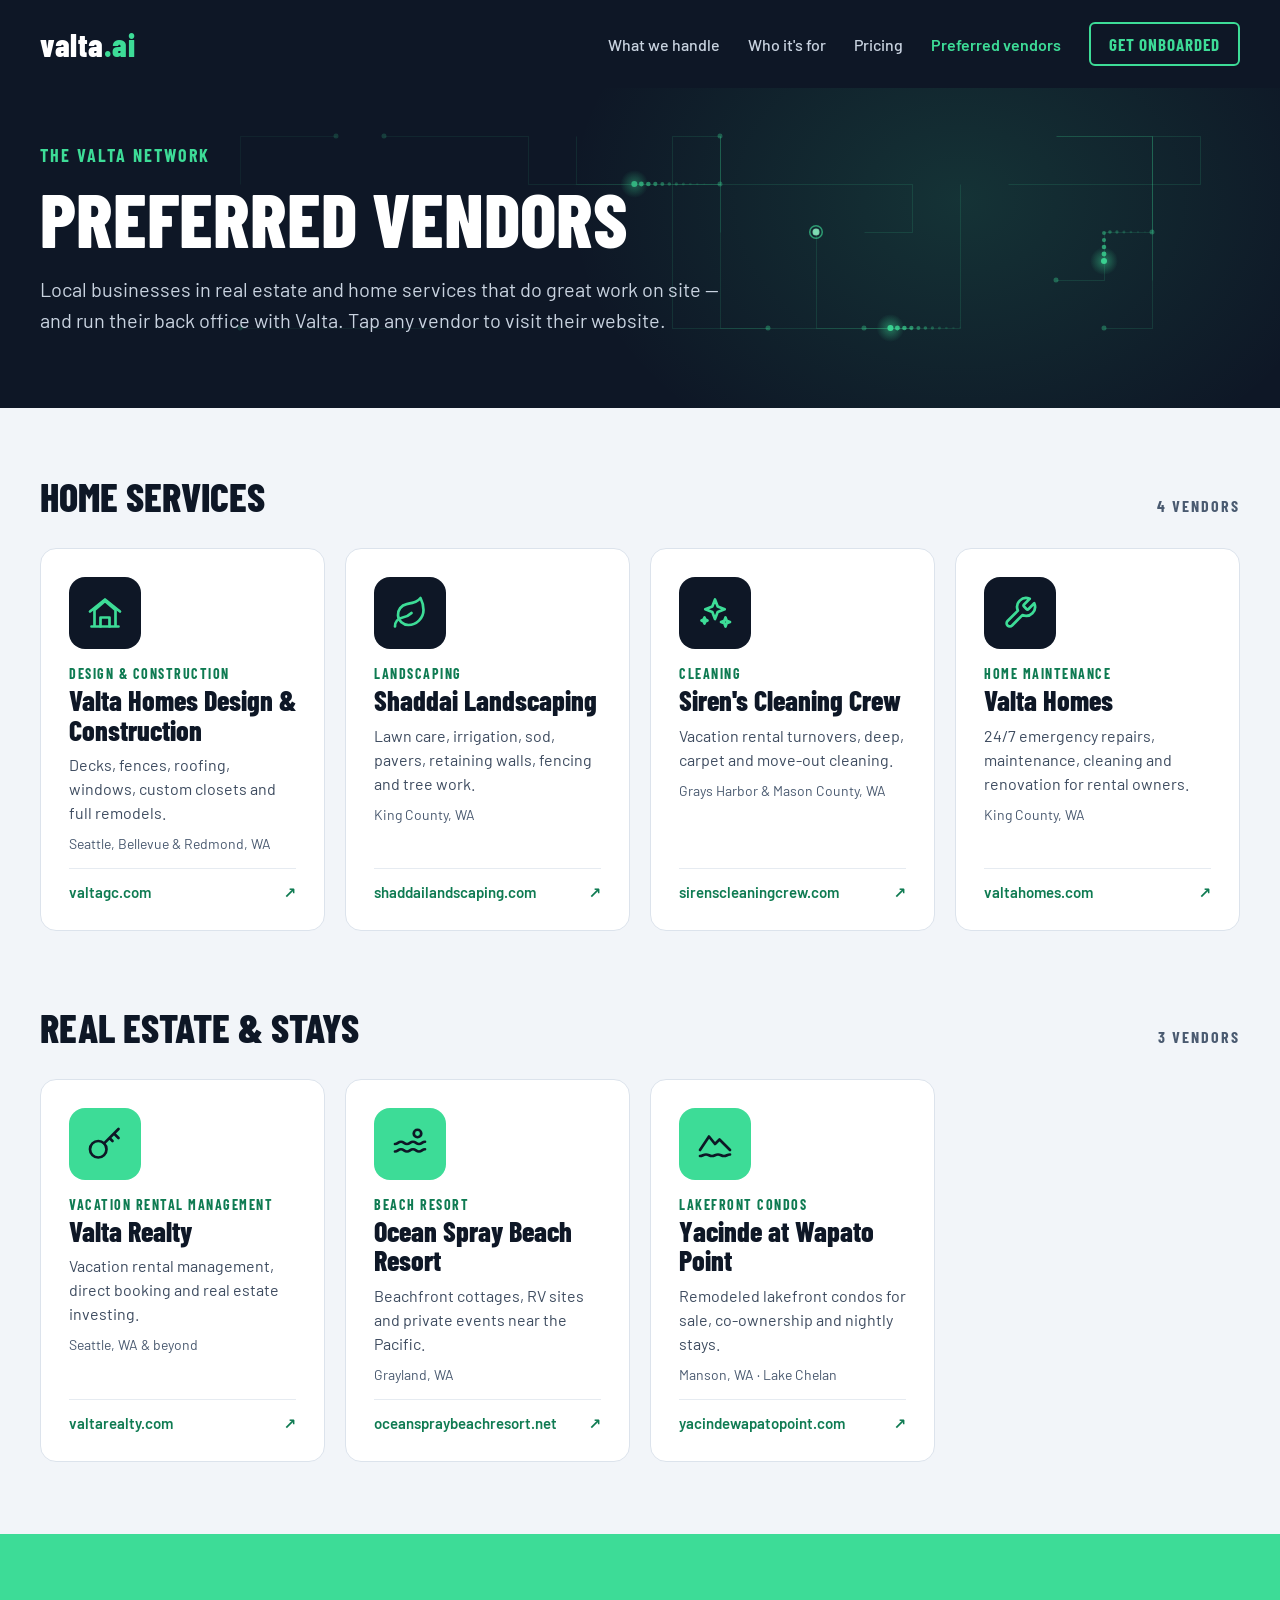
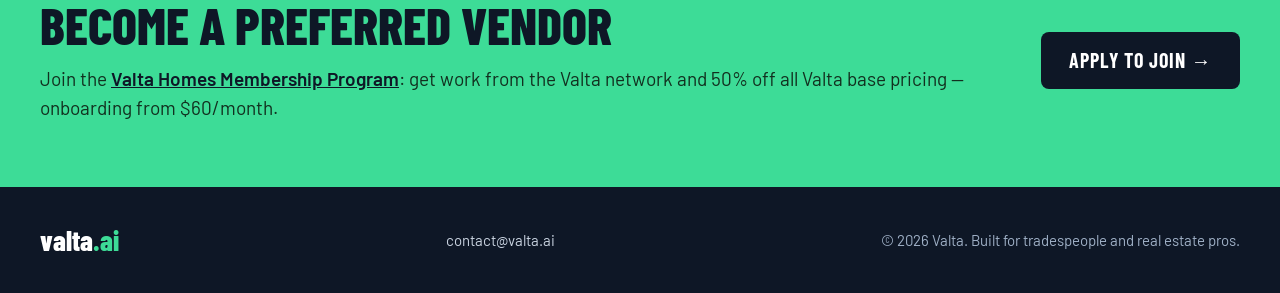
==== commit e90bab9f: "Cache-bust motion files (?v=2) so browsers load the new hero; CHANGELOG entry, rollback tag pre-moti" ====
--- a/preferred-vendors.html
+++ b/preferred-vendors.html
@@ -178,7 +178,7 @@
 </style><style>
 body{margin:0;background:#0E1726}
 a{color:#0F7B52}a:hover{color:#0A5C3D}
-</style><link rel="stylesheet" href="/motion.css">
+</style><link rel="stylesheet" href="/motion.css?v=2">
 </head>
 <body>
 <noscript><iframe src="https://www.googletagmanager.com/ns.html?id=GTM-PLZ36C9Q" height="0" width="0" style="display:none;visibility:hidden"></iframe></noscript>
@@ -186,5 +186,5 @@
 
 
 
-<script src="/motion.js" defer></script>
+<script src="/motion.js?v=2" defer></script>
 </body></html>
--- a/motion.css
+++ b/motion.css
@@ -2,26 +2,20 @@
    Undo: remove the <link href="/motion.css"> and <script src="/motion.js"> lines from the pages.
    Classes are only added by motion.js, so without JS the pages look exactly as before. */
 
-/* Hero background: blueprint grid that drifts slowly + two soft green glows */
-.vm-hero { position: relative; overflow: hidden; isolation: isolate; }
+/* Hero background: circuit lines with green pulses (canvas drawn by motion.js) + a glow that follows the pointer */
+.vm-hero { position: relative; overflow: hidden; isolation: isolate; --mx: 75%; --my: 35%; }
 .vm-hero > :not(.vm-hero-bg) { position: relative; z-index: 1; }
 .vm-hero-bg { position: absolute; inset: 0; z-index: 0; pointer-events: none; }
-.vm-hero-bg::before {
-  content: ""; position: absolute; inset: -240px 0 0 -240px;
-  background: url("/hero-bg.svg") repeat;
-  animation: vm-drift 60s linear infinite;
-  -webkit-mask-image: radial-gradient(ellipse 80% 90% at 60% 40%, #000 30%, transparent 85%);
-          mask-image: radial-gradient(ellipse 80% 90% at 60% 40%, #000 30%, transparent 85%);
+.vm-hero-bg canvas {
+  position: absolute; inset: 0; width: 100%; height: 100%;
+  -webkit-mask-image: linear-gradient(90deg, rgba(0,0,0,.35) 0%, rgba(0,0,0,.6) 35%, #000 60%);
+          mask-image: linear-gradient(90deg, rgba(0,0,0,.35) 0%, rgba(0,0,0,.6) 35%, #000 60%);
 }
 .vm-hero-bg::after {
   content: ""; position: absolute; inset: 0;
-  background:
-    radial-gradient(520px 380px at 78% 30%, rgba(61, 220, 151, .16), transparent 70%),
-    radial-gradient(420px 320px at 10% 90%, rgba(61, 220, 151, .08), transparent 70%);
-  animation: vm-glow 9s ease-in-out infinite alternate;
+  background: radial-gradient(560px 420px at var(--mx) var(--my), rgba(61, 220, 151, .14), transparent 70%);
+  transition: background-position .3s ease;
 }
-@keyframes vm-drift { to { transform: translate(240px, 240px); } }
-@keyframes vm-glow { from { opacity: .7; transform: scale(1); } to { opacity: 1; transform: scale(1.06); } }
 
 /* Hero entrance: text, buttons and cards rise in one after another */
 .vm-in { opacity: 0; transform: translateY(18px); animation: vm-rise .7s cubic-bezier(.2, .7, .2, 1) forwards; animation-delay: var(--vm-d, 0s); }
@@ -51,7 +45,7 @@
 
 /* Respect people who turn motion off */
 @media (prefers-reduced-motion: reduce) {
-  .vm-hero-bg::before, .vm-hero-bg::after, .vm-flow { animation: none; }
+  .vm-flow { animation: none; }
   .vm-in, .vm-pill, .vm-reveal { opacity: 1; transform: none; animation: none; transition: none; }
   .vm-card:hover, .vm-btn:hover, .vm-pill:hover { transform: none; }
 }
